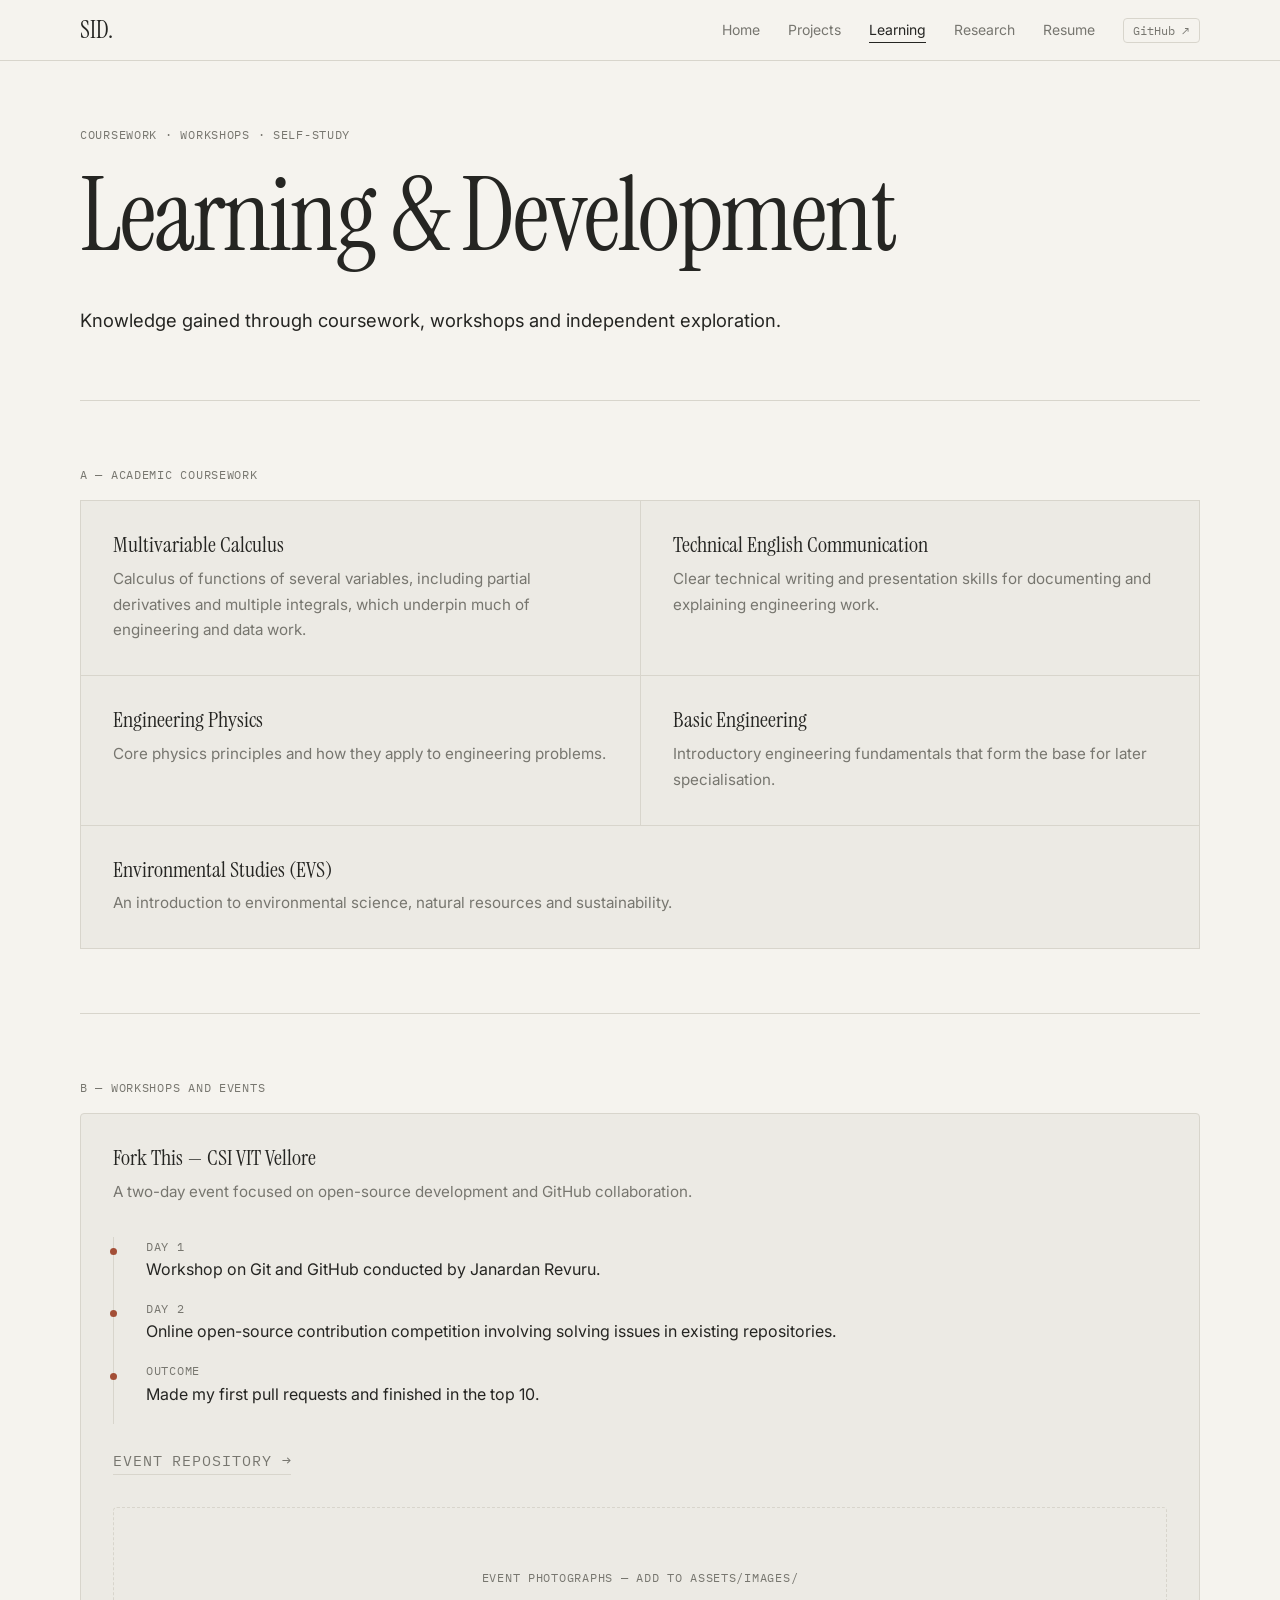
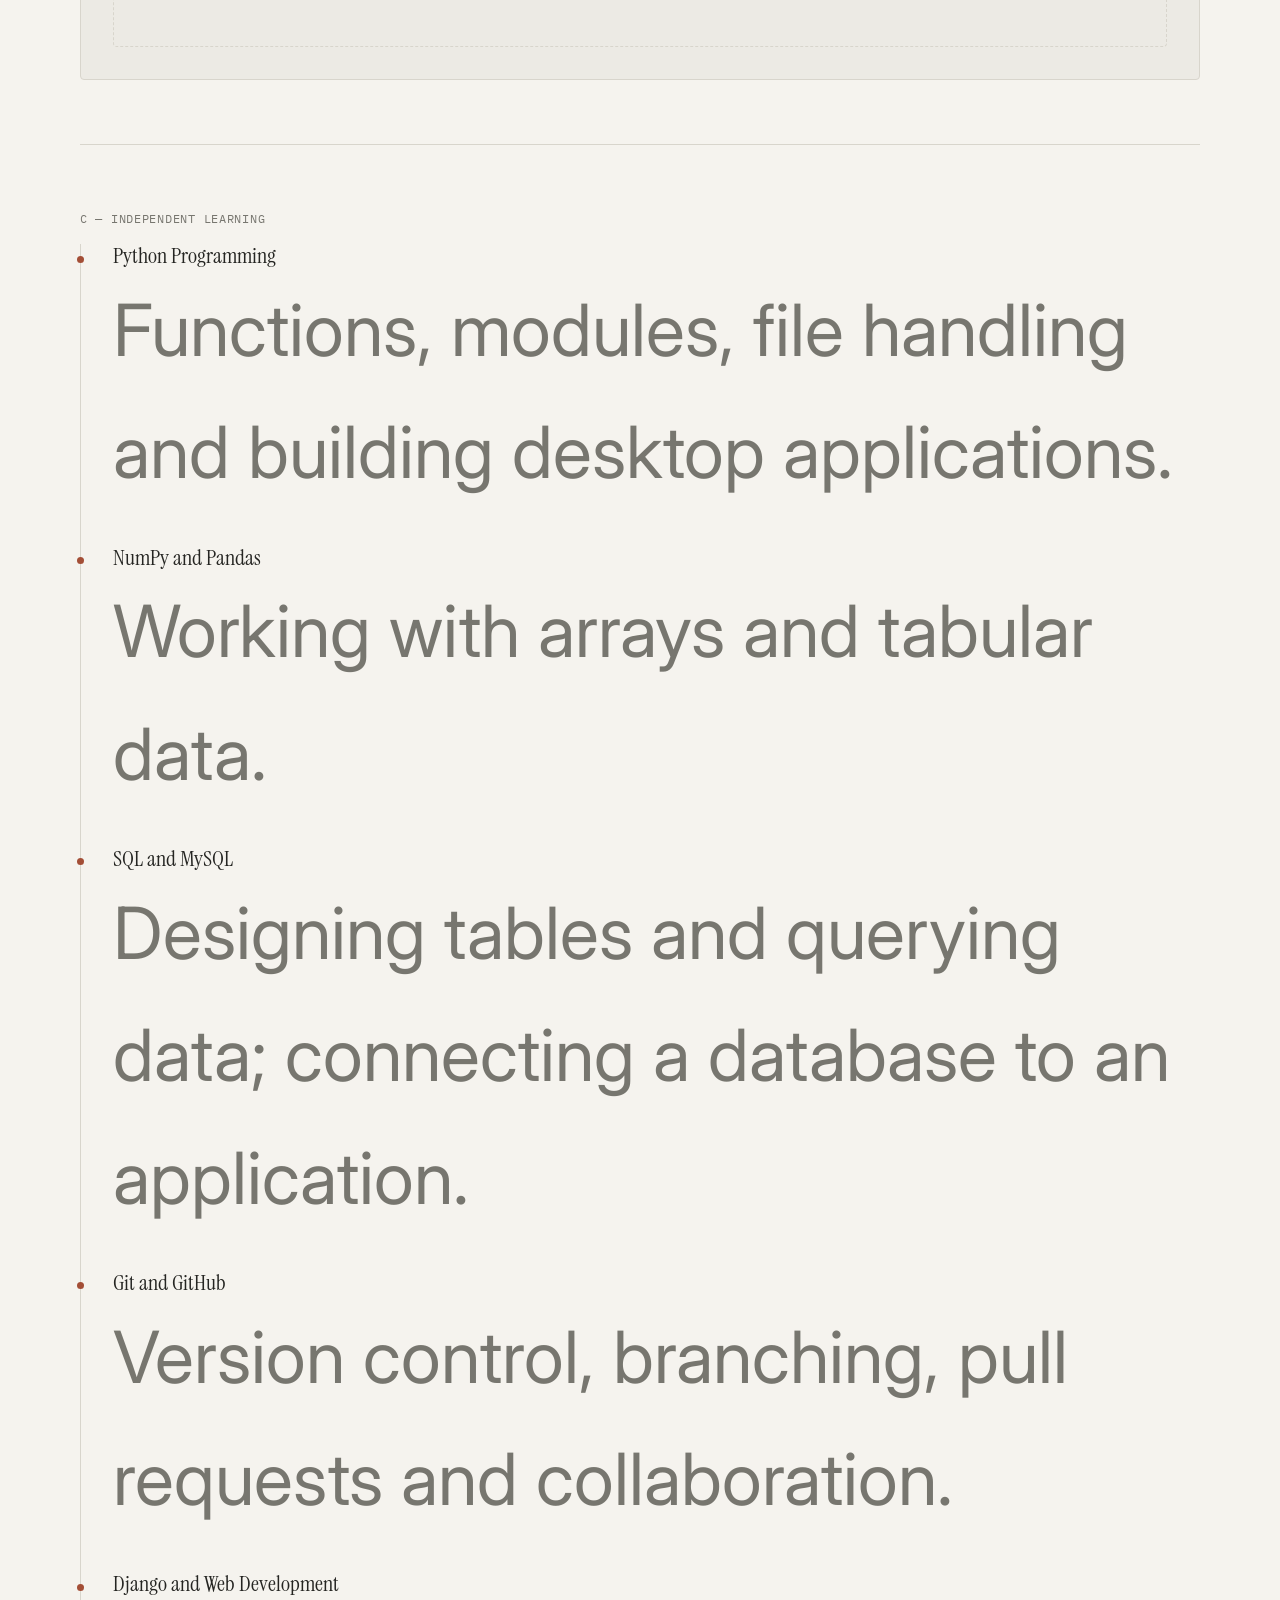
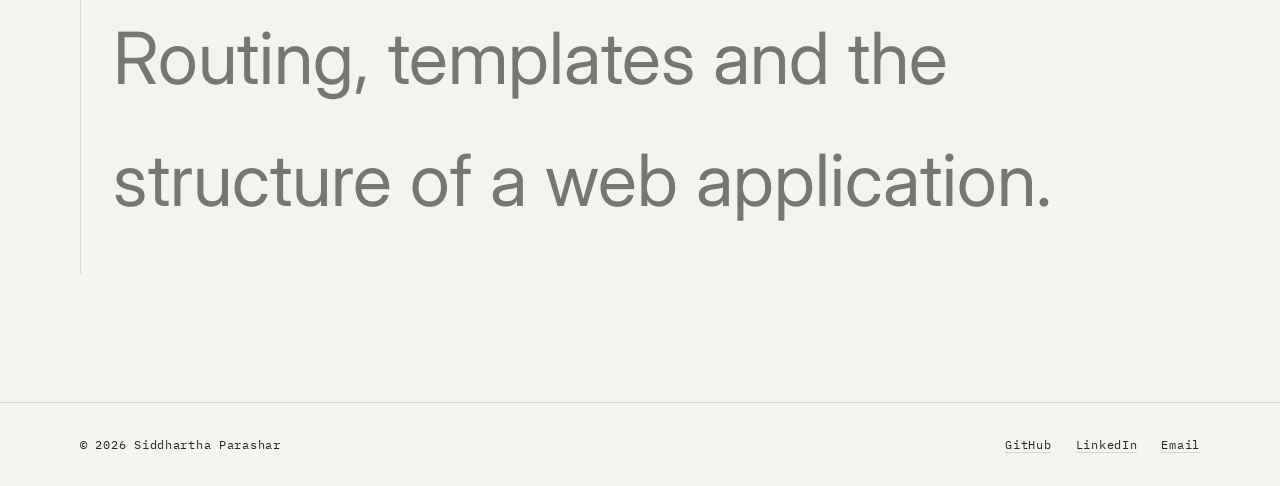
==== learning.html @ c5055f8e "initial commit" ====
<!DOCTYPE html>
<html lang="en"><head><meta charset="utf-8"><meta name="viewport" content="width=device-width,initial-scale=1">
<title>Learning &amp; Development — Siddhartha Parashar</title><meta name="description" content="Coursework, workshops and independent learning by Siddhartha Parashar.">
<link rel="icon" href="assets/images/favicon.svg" type="image/svg+xml">
<link rel="preconnect" href="https://fonts.googleapis.com"><link rel="preconnect" href="https://fonts.gstatic.com" crossorigin>
<link href="https://fonts.googleapis.com/css2?family=IBM+Plex+Mono:wght@400&family=Inter:wght@400;500&family=Instrument+Serif:ital@0;1&display=swap" rel="stylesheet">
<link rel="stylesheet" href="css/style.css"><link rel="stylesheet" href="css/components.css"><link rel="stylesheet" href="css/responsive.css">
</head><body class="">
<a class="skip" href="#main">Skip to content</a>
<header class="site-header"><div class="wrap nav">
<a class="brand" href="index.html">SID.</a>
<button class="menu-btn" aria-expanded="false" aria-controls="nav-list" aria-label="Toggle menu"><span></span><span></span></button>
<nav aria-label="Main"><ul id="nav-list"><li><a href="index.html">Home</a></li><li><a href="projects.html">Projects</a></li><li><a href="learning.html" aria-current="page">Learning</a></li><li><a href="writing.html">Research</a></li><li><a href="resume.html">Resume</a></li><li><a class="gh" href="https://github.com/me-sid/" rel="noopener">GitHub ↗</a></li></ul></nav>
</div></header>
<main id="main"><section class="wrap page-head reveal"><p class="mono label">Coursework · Workshops · Self-study</p><h1>Learning &amp; Development</h1><p class=lede>Knowledge gained through coursework, workshops and independent exploration.</p></section>
<section class="wrap reveal"><p class="mono label">A — Academic coursework</p><div class="grid2"><div class="card"><h3>Multivariable Calculus</h3><p>Calculus of functions of several variables, including partial derivatives and multiple integrals, which underpin much of engineering and data work.</p></div><div class="card"><h3>Technical English Communication</h3><p>Clear technical writing and presentation skills for documenting and explaining engineering work.</p></div><div class="card"><h3>Engineering Physics</h3><p>Core physics principles and how they apply to engineering problems.</p></div><div class="card"><h3>Basic Engineering</h3><p>Introductory engineering fundamentals that form the base for later specialisation.</p></div><div class="card"><h3>Environmental Studies (EVS)</h3><p>An introduction to environmental science, natural resources and sustainability.</p></div></div></section>
<section class="wrap reveal"><p class="mono label">B — Workshops and events</p><article class="card event"><h3>Fork This — CSI VIT Vellore</h3><p>A two-day event focused on open-source development and GitHub collaboration.</p>
<ul class="timeline"><li><span class="mono">Day 1</span>Workshop on Git and GitHub conducted by Janardan Revuru.</li><li><span class="mono">Day 2</span>Online open-source contribution competition involving solving issues in existing repositories.</li><li><span class="mono">Outcome</span>Made my first pull requests and finished in the top 10.</li></ul>
<p class="plink mono"><a class="arrow" href="https://github.com/csivitu/space-invaders-forkthis26" rel="noopener">Event repository →</a></p><div class="shot slim" role="img" aria-label="Photo placeholder for Fork This"><span class="mono">Event photographs — add to assets/images/</span></div></article></section>
<section class="wrap reveal"><p class="mono label">C — Independent learning</p><ol class="timeline big"><li><h3>Python Programming</h3><p>Functions, modules, file handling and building desktop applications.</p></li><li><h3>NumPy and Pandas</h3><p>Working with arrays and tabular data.</p></li><li><h3>SQL and MySQL</h3><p>Designing tables and querying data; connecting a database to an application.</p></li><li><h3>Git and GitHub</h3><p>Version control, branching, pull requests and collaboration.</p></li><li><h3>Django and Web Development</h3><p>Routing, templates and the structure of a web application.</p></li></ol></section></main>
<footer class="site-footer"><div class="wrap foot">
<p class="mono">© <span id="year">2026</span> Siddhartha Parashar</p>
<ul class="mono"><li><a href="https://github.com/me-sid/" rel="noopener">GitHub</a></li><li><a href="https://www.linkedin.com/in/siddhartha-parashar/" rel="noopener">LinkedIn</a></li><li><a href="mailto:siddhartha.parashar@gmail.com">Email</a></li></ul>
</div></footer>
<button class="to-top" aria-label="Back to top" hidden>↑</button>
<script src="js/main.js"></script><script src="js/animations.js"></script>
</body></html>
---- css/style.css ----
:root{--bg:#F5F3EE;--ink:#252522;--mute:#77766F;--line:#D8D5CC;--card:#ECEAE4;--accent:#A34E36;
--serif:"Instrument Serif",Georgia,serif;--sans:Inter,system-ui,sans-serif;--mono:"IBM Plex Mono",ui-monospace,monospace;
--s1:.5rem;--s2:1rem;--s3:2rem;--s4:4rem;--s5:7rem;--r:4px;--max:1120px}
*{box-sizing:border-box;margin:0}html{scroll-behavior:smooth}
body{background:var(--bg);color:var(--ink);font:400 1rem/1.7 var(--sans);-webkit-font-smoothing:antialiased;overflow-x:hidden}
h1,h2,h3{font-family:var(--serif);font-weight:400;line-height:1.1}
h1{font-size:clamp(3rem,8vw,6.5rem);letter-spacing:-.02em}h2{font-size:clamp(1.8rem,3.5vw,2.6rem)}h3{font-size:1.4rem}
a{color:inherit;text-decoration-color:var(--line);text-underline-offset:3px;transition:color .2s,text-decoration-color .2s}
a:hover{color:var(--accent);text-decoration-color:var(--accent)}
a:focus-visible,button:focus-visible{outline:2px solid var(--accent);outline-offset:3px}
ul,ol{list-style:none;padding:0}img{max-width:100%}
.wrap{width:min(var(--max),100% - 3rem);margin-inline:auto;padding-block:var(--s4);border-top:1px solid var(--line)}
.page-head,.hero{border-top:0}.hero{padding-block:var(--s5) var(--s4)}
.mono{font:400 .75rem/1.6 var(--mono);letter-spacing:.06em;text-transform:uppercase}
.label{color:var(--mute);margin-bottom:var(--s2)}.small{text-transform:none}
.lede{max-width:62ch;font-size:1.15rem;color:var(--ink);margin-top:var(--s3)}
.sub{font-family:var(--serif);font-style:italic;font-size:clamp(1.3rem,2.5vw,1.8rem);color:var(--mute);margin-top:var(--s2)}
.ph{color:var(--accent);font-style:italic;text-transform:none}
.skip{position:absolute;left:-999px}.skip:focus{left:1rem;top:1rem;background:var(--ink);color:var(--bg);padding:.5rem 1rem;z-index:99}
.reveal{opacity:0;transform:translateY(12px);transition:opacity .7s ease,transform .7s ease}.reveal.in{opacity:1;transform:none}
@media(prefers-reduced-motion:reduce){*{transition:none!important;scroll-behavior:auto!important}.reveal{opacity:1;transform:none}}
---- css/components.css ----
.site-header{position:sticky;top:0;z-index:10;background:rgba(245,243,238,.94);border-bottom:1px solid var(--line)}
.nav{display:flex;justify-content:space-between;align-items:center;padding-block:.9rem;border:0}
.brand{font:1.5rem var(--serif);text-decoration:none}
.nav ul{display:flex;gap:1.75rem;align-items:center}.nav nav a{font-size:.875rem;text-decoration:none;color:var(--mute);padding-block:.25rem;border-bottom:1px solid transparent}
.nav nav a:hover,.nav nav a[aria-current]{color:var(--ink);border-color:var(--ink)}.nav .gh{font:.75rem var(--mono);border:1px solid var(--line);border-radius:var(--r);padding:.25rem .6rem}
.menu-btn{display:none;background:none;border:0;width:40px;height:40px;cursor:pointer}.menu-btn span{display:block;height:1px;background:var(--ink);margin:7px 8px}
.arrow{display:inline-block;text-decoration:none;border-bottom:1px solid var(--line);padding-bottom:2px}.arrow:hover{border-color:var(--accent)}
.actions{display:flex;gap:2rem;flex-wrap:wrap;margin-top:var(--s3)}
.split{display:grid;grid-template-columns:1fr 2fr;gap:var(--s3)}.prose p+p{margin-top:var(--s2)}.prose{max-width:62ch}
.grid2,.grid3,.grid4{display:grid;gap:1px;background:var(--line);border:1px solid var(--line)}
.grid2{grid-template-columns:repeat(2,1fr)}.grid3{grid-template-columns:repeat(3,1fr)}.grid4{grid-template-columns:repeat(4,1fr)}
.cell,.card{background:var(--card);padding:var(--s3);transition:background .25s}.cell p,.card p{color:var(--mute);margin-top:var(--s1);font-size:.95rem}.card:hover{background:#E6E3DB}
.card .tags{margin-block:var(--s2)}.card .arrow{margin-top:var(--s2)}.card.event{border:1px solid var(--line);border-radius:var(--r)}
.tags{display:flex;flex-wrap:wrap;gap:.5rem}.tags li{border:1px solid var(--line);border-radius:var(--r);padding:.1rem .6rem;color:var(--mute)}
.rows li{padding:.7rem 0;border-bottom:1px solid var(--line)}.rows li:first-child{padding-top:0}
.dash li{padding-left:1.2rem;position:relative}.dash li::before{content:"–";position:absolute;left:0;color:var(--mute)}
.project{display:grid;grid-template-columns:1fr 1fr;gap:var(--s3);padding-block:var(--s4);border-top:1px solid var(--line)}.project:first-child{border-top:0}
.project:nth-child(even) .shot{order:2}
.pbody h2{margin-bottom:var(--s2)}.pbody .tags{margin-bottom:var(--s2)}.pbody h3{color:var(--mute);margin:var(--s2) 0 .25rem}.plink{margin-top:var(--s2)}
.shot{background:var(--card);border:1px dashed var(--line);border-radius:var(--r);display:grid;place-items:center;text-align:center;color:var(--mute);align-self:start;aspect-ratio:4/3}
.shot.slim{aspect-ratio:auto;min-height:140px;margin-top:var(--s3)}
.timeline{margin-top:var(--s3);border-left:1px solid var(--line);padding-left:var(--s3)}.timeline li{position:relative;padding-bottom:var(--s2)}
.timeline li::before{content:"";position:absolute;left:calc(-2rem - 4px);top:.7rem;width:7px;height:7px;border-radius:50%;background:var(--accent)}
.timeline li span{display:block;color:var(--mute)}.timeline.big{margin-top:0}.timeline.big li{padding-bottom:var(--s3)}.timeline.big p{color:var(--mute)}
.status{display:inline-flex;align-items:center;gap:.5rem;border:1px solid var(--line);border-radius:99px;padding:.2rem .8rem;margin-bottom:var(--s3)}
.status i{width:7px;height:7px;border-radius:50%;background:var(--accent)}.big{font-size:clamp(2.4rem,6vw,4.5rem)}
.btn{display:inline-block;font:.8rem var(--mono);border:1px solid var(--ink);border-radius:var(--r);padding:.6rem 1.1rem;background:none;color:var(--ink);cursor:pointer;text-decoration:none;text-transform:uppercase;letter-spacing:.05em}
.btn:hover{background:var(--ink);color:var(--bg)}.btn.is-disabled{border-color:var(--line);color:var(--mute);cursor:not-allowed}.btn.is-disabled:hover{background:none;color:var(--mute)}
.resume{padding-top:var(--s3)}.rrow{display:grid;grid-template-columns:1fr 3fr;gap:var(--s3);padding-block:var(--s2);border-bottom:1px solid var(--line)}.rrow p+p{margin-top:.5rem}.rrow h2{color:var(--mute);font-size:.75rem}
.site-footer{border-top:1px solid var(--line);margin-top:var(--s4)}.foot{display:flex;justify-content:space-between;gap:1rem;flex-wrap:wrap;border:0;padding-block:var(--s3)}.foot ul{display:flex;gap:1.5rem;flex-wrap:wrap}.foot .mono{text-transform:none}
.to-top{position:fixed;right:1.25rem;bottom:1.25rem;width:44px;height:44px;border:1px solid var(--line);border-radius:var(--r);background:var(--bg);cursor:pointer;font-size:1.1rem}.to-top:hover{border-color:var(--accent);color:var(--accent)}.to-top[hidden]{display:none}
@media print{.site-header,.site-footer,.to-top,.noprint{display:none!important}body{background:#fff;font-size:10.5pt;line-height:1.4}.reveal{opacity:1!important;transform:none!important}.wrap{width:100%;padding-block:.4rem;border:0}h1{font-size:28pt}.rrow{break-inside:avoid;padding-block:.35rem}a{text-decoration:none}}

.grid2 .card:last-child:nth-child(odd){grid-column:1/-1}
---- css/responsive.css ----
@media(max-width:900px){.grid3,.grid4{grid-template-columns:1fr 1fr}.project,.split,.rrow{grid-template-columns:1fr}.project:nth-child(even) .shot{order:0}}
@media(max-width:700px){
.menu-btn{display:block}.nav nav{position:absolute;top:100%;left:0;right:0;background:var(--bg);border-bottom:1px solid var(--line);display:none}
.nav nav.open{display:block}.nav ul{flex-direction:column;align-items:flex-start;gap:0;padding:1rem 1.5rem}.nav nav li{width:100%;padding-block:.6rem;border-bottom:1px solid var(--line)}
.grid2,.grid3,.grid4{grid-template-columns:1fr}.hero{padding-block:var(--s4) var(--s3)}.wrap{padding-block:var(--s3)}.timeline{padding-left:1.5rem}.timeline li::before{left:calc(-1.5rem - 4px)}.actions{gap:1rem;flex-direction:column}}
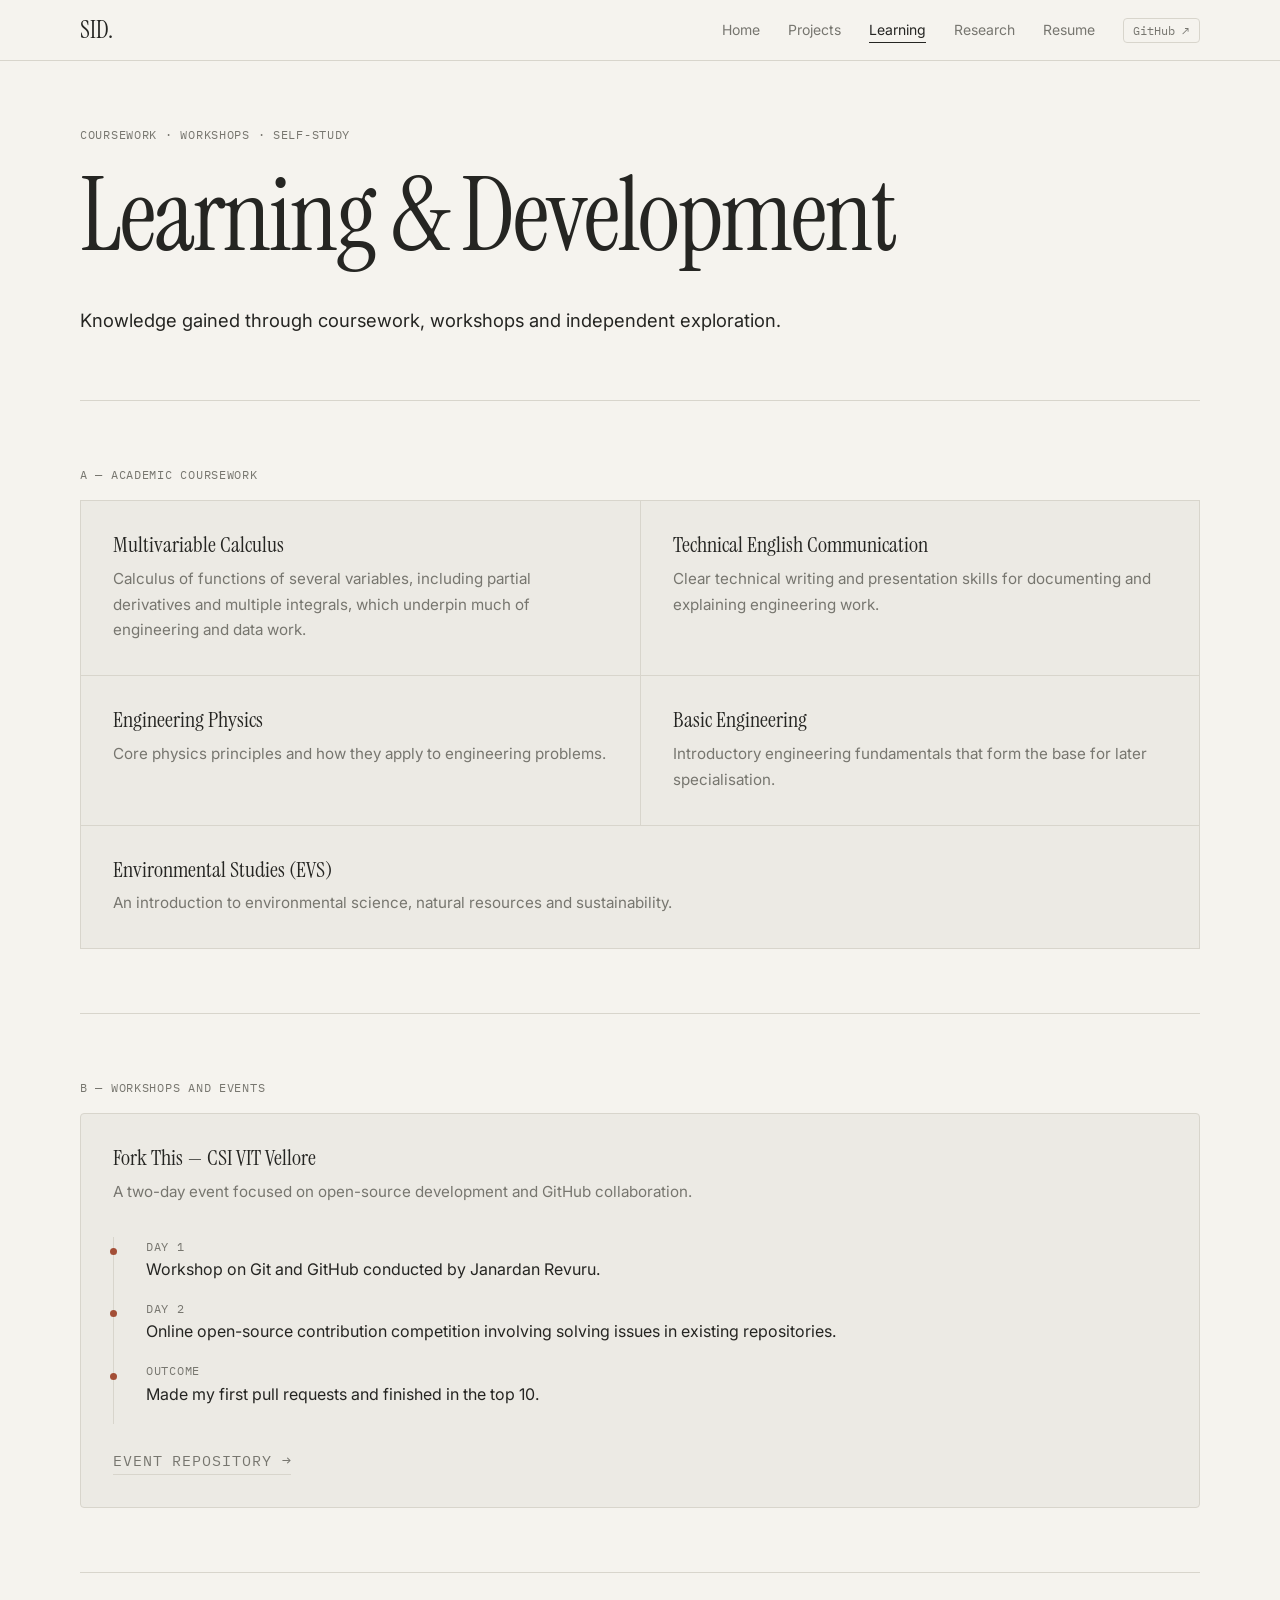
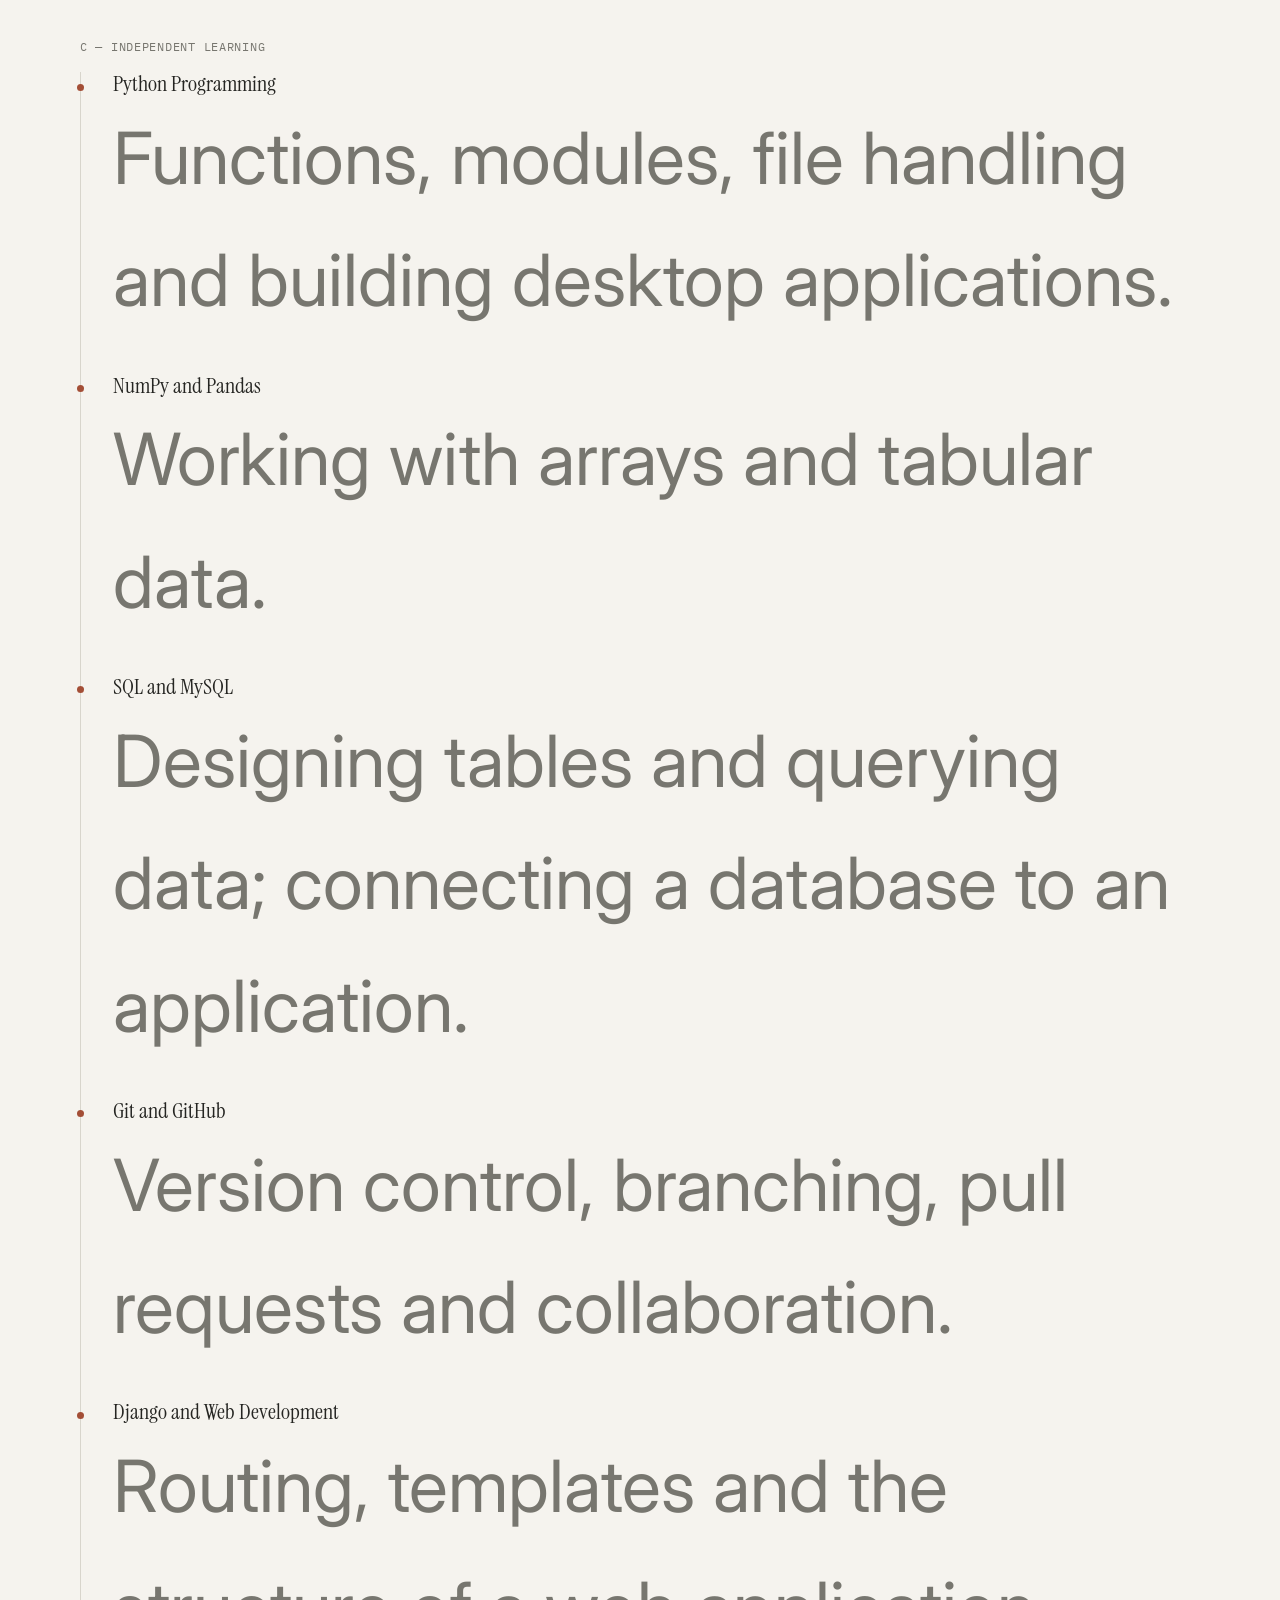
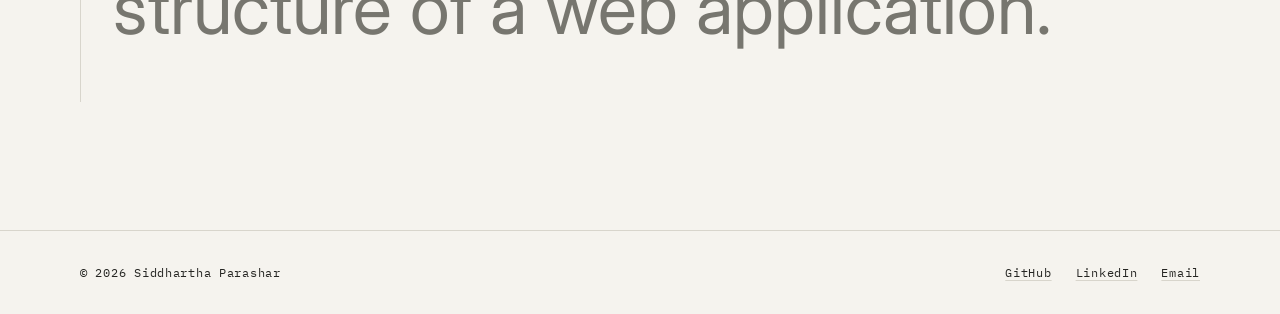
==== commit 5bdbf27c: "fixed learning page" ====
--- a/learning.html
+++ b/learning.html
@@ -16,7 +16,7 @@
 <section class="wrap reveal"><p class="mono label">A — Academic coursework</p><div class="grid2"><div class="card"><h3>Multivariable Calculus</h3><p>Calculus of functions of several variables, including partial derivatives and multiple integrals, which underpin much of engineering and data work.</p></div><div class="card"><h3>Technical English Communication</h3><p>Clear technical writing and presentation skills for documenting and explaining engineering work.</p></div><div class="card"><h3>Engineering Physics</h3><p>Core physics principles and how they apply to engineering problems.</p></div><div class="card"><h3>Basic Engineering</h3><p>Introductory engineering fundamentals that form the base for later specialisation.</p></div><div class="card"><h3>Environmental Studies (EVS)</h3><p>An introduction to environmental science, natural resources and sustainability.</p></div></div></section>
 <section class="wrap reveal"><p class="mono label">B — Workshops and events</p><article class="card event"><h3>Fork This — CSI VIT Vellore</h3><p>A two-day event focused on open-source development and GitHub collaboration.</p>
 <ul class="timeline"><li><span class="mono">Day 1</span>Workshop on Git and GitHub conducted by Janardan Revuru.</li><li><span class="mono">Day 2</span>Online open-source contribution competition involving solving issues in existing repositories.</li><li><span class="mono">Outcome</span>Made my first pull requests and finished in the top 10.</li></ul>
-<p class="plink mono"><a class="arrow" href="https://github.com/csivitu/space-invaders-forkthis26" rel="noopener">Event repository →</a></p><div class="shot slim" role="img" aria-label="Photo placeholder for Fork This"><span class="mono">Event photographs — add to assets/images/</span></div></article></section>
+<p class="plink mono"><a class="arrow" href="https://github.com/csivitu/space-invaders-forkthis26" rel="noopener">Event repository →</a></p></article></section>
 <section class="wrap reveal"><p class="mono label">C — Independent learning</p><ol class="timeline big"><li><h3>Python Programming</h3><p>Functions, modules, file handling and building desktop applications.</p></li><li><h3>NumPy and Pandas</h3><p>Working with arrays and tabular data.</p></li><li><h3>SQL and MySQL</h3><p>Designing tables and querying data; connecting a database to an application.</p></li><li><h3>Git and GitHub</h3><p>Version control, branching, pull requests and collaboration.</p></li><li><h3>Django and Web Development</h3><p>Routing, templates and the structure of a web application.</p></li></ol></section></main>
 <footer class="site-footer"><div class="wrap foot">
 <p class="mono">© <span id="year">2026</span> Siddhartha Parashar</p>
